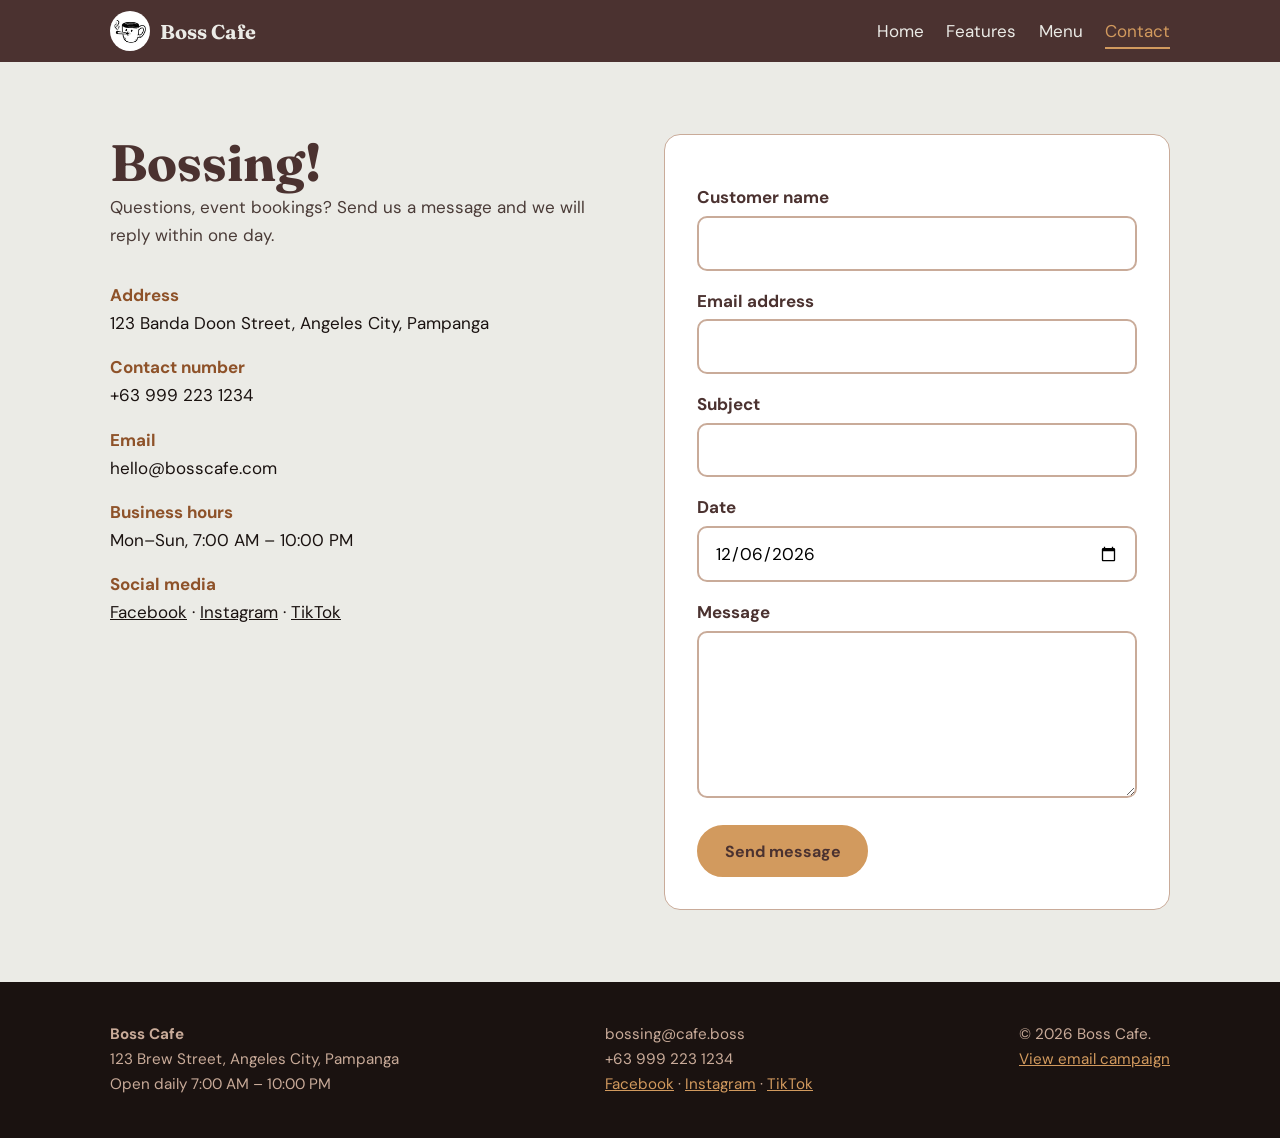
==== cafe-website/contact.html @ 6b231897 "Add files via upload" ====
<!DOCTYPE html>
<html lang="en">

<head>
    <meta charset="UTF-8">
    <meta name="viewport" content="width=device-width,initial-scale=1">
    <title>Contact | Boss Cafe</title>
    <link rel="icon" href="assets/images/logo.png">
    <link rel="preconnect" href="https://fonts.googleapis.com">
    <link rel="preconnect" href="https://fonts.gstatic.com" crossorigin>
    <link href="https://fonts.googleapis.com/css2?family=DM+Sans:wght@400;700&family=Fraunces:wght@600;700&display=swap"
        rel="stylesheet">
    <link rel="stylesheet" href="css/style.css">
</head>

<body data-page="contact">
    <header>
        <div class="nav"><a class="brand" href="index.html"><img src="assets/images/logo.png" alt="">Boss Cafe</a>
            <nav aria-label="Main">
                <ul>
                    <li><a href="index.html">Home</a></li>
                    <li><a href="features.html">Features</a></li>
                    <li><a href="products.html">Menu</a></li>
                    <li><a href="contact.html" class=active aria-current=page>Contact</a></li>
                </ul>
            </nav>
        </div>
    </header>
    <main>

        <section>
            <div class="wrap split" style="align-items:start">
                <div>
                    <h1 style="font-size:clamp(2rem,5vw,3.2rem)">Bossing!</h1>
                    <p class="lead" style="margin-bottom:2rem">Questions, event bookings? Send us a message and
                        we will reply within one day.</p>
                    <ul class="info" style="padding:0">
                        <li><b>Address</b>123 Banda Doon Street, Angeles City, Pampanga</li>
                        <li><b>Contact number</b>+63 999 223 1234</li>
                        <li><b>Email</b>hello@bosscafe.com</li>
                        <li><b>Business hours</b>Mon–Sun, 7:00 AM – 10:00 PM</li>
                        <li><b>Social media</b><a href="#">Facebook</a> · <a href="#">Instagram</a> · <a
                                href="#">TikTok</a></li>
                    </ul>
                </div>
                <form class="form" id="contactForm">
                    <label for="name">Customer name</label><input id="name" required>
                    <label for="email">Email address</label><input id="email" type="email" required>
                    <label for="subject">Subject</label><input id="subject" required>
                    <label for="date">Date</label><input id="date" type="date">
                    <label for="message">Message</label><textarea id="message" rows="5" required></textarea>
                    <p style="margin-top:1.2rem"><button class="btn" type="submit">Send message</button></p>
                    <div class="msg" id="msg" role="status"></div>
                </form>
            </div>
        </section>
    </main>
    <footer>
        <div class="wrap">
            <div><b>Boss Cafe</b><br>123 Brew Street, Angeles City, Pampanga<br>Open daily 7:00 AM – 10:00 PM</div>
            <div>bossing@cafe.boss<br>+63 999 223 1234<br><a href="#">Facebook</a> · <a href="#">Instagram</a> · <a
                    href="#">TikTok</a></div>
            <div>© 2026 Boss Cafe.<br><a href="email-mockup.html">View email campaign</a></div>
        </div>
    </footer>
    <script src="js/main.js"></script>
</body>

</html>
---- cafe-website/css/style.css ----
:root {
    --dark: #4b3230;
    --tan: #c9ab99;
    --brown: #8e5229;
    --caramel: #d29a5e;
    --cream: #ebebe6;
    --white: #fff;
    --black: #1a1210;
    --serif: 'Fraunces', Georgia, serif;
    --sans: 'DM Sans', system-ui, sans-serif
}

* {
    box-sizing: border-box;
    margin: 0
}

html {
    scroll-behavior: smooth
}

body {
    font: 17px/1.65 var(--sans);
    background: var(--cream);
    color: var(--black)
}

img {
    max-width: 100%
}

a {
    color: inherit
}

h1,
h2,
h3 {
    font-family: var(--serif);
    line-height: 1.15;
    color: var(--dark)
}

h1 {
    font-size: clamp(2.4rem, 6vw, 4.4rem)
}

h2 {
    font-size: clamp(1.7rem, 3.5vw, 2.5rem);
    margin-bottom: .5rem
}

h3 {
    font-size: 1.25rem
}

.wrap {
    max-width: 1100px;
    margin: auto;
    padding: 0 1.25rem
}

section {
    padding: 4.5rem 0
}

.lead {
    max-width: 60ch;
    color: #4a3b37
}

:focus-visible {
    outline: 3px solid var(--caramel);
    outline-offset: 3px
}

/* header */
header {
    background: var(--dark);
    position: sticky;
    top: 0;
    z-index: 10
}

.nav {
    display: flex;
    align-items: center;
    justify-content: space-between;
    gap: 1rem;
    padding: .7rem 1.25rem;
    max-width: 1100px;
    margin: auto;
    flex-wrap: wrap
}

.brand {
    display: flex;
    align-items: center;
    gap: .6rem;
    text-decoration: none;
    color: var(--cream);
    font: 700 1.25rem var(--serif)
}

.brand img {
    width: 40px;
    height: 40px
}

nav ul {
    display: flex;
    gap: 1.4rem;
    list-style: none;
    padding: 0;
    flex-wrap: wrap
}

nav a {
    color: var(--cream);
    text-decoration: none;
    padding: .3rem 0;
    border-bottom: 2px solid transparent
}

nav a:hover,
nav a.active {
    border-color: var(--caramel);
    color: var(--caramel)
}

/* buttons */
.btn {
    display: inline-block;
    background: var(--caramel);
    color: var(--dark);
    font-weight: 700;
    padding: .85rem 1.6rem;
    border-radius: 999px;
    text-decoration: none;
    border: 2px solid var(--caramel);
    cursor: pointer;
    font-size: 1rem;
    font-family: var(--sans);
    transition: background .2s, color .2s
}

.btn:hover {
    background: var(--dark);
    color: var(--cream);
    border-color: var(--cream)
}

.btn.ghost {
    background: transparent;
    color: var(--cream);
    border-color: var(--tan)
}

.btn.ghost:hover {
    background: var(--cream);
    color: var(--dark)
}

.btn.small {
    padding: .5rem 1.1rem;
    font-size: .9rem
}

/* hero */
.hero {
    background: var(--dark);
    color: var(--cream);
    padding: 5rem 0
}

.hero h1 {
    color: var(--cream)
}

.hero .grid {
    display: grid;
    grid-template-columns: 1.2fr 1fr;
    gap: 3rem;
    align-items: center
}

.hero p {
    color: var(--tan);
    margin: 1.2rem 0 2rem;
    max-width: 46ch;
    font-size: 1.15rem
}

.hero .btns {
    display: flex;
    gap: 1rem;
    flex-wrap: wrap
}

.cup {
    aspect-ratio: 1;
    border-radius: 50%;
    background: radial-gradient(circle at 50% 45%, var(--brown) 0 38%, var(--caramel) 38% 41%, var(--dark) 41% 48%, var(--tan) 48% 50%, transparent 50%);
    display: grid;
    place-items: center;
    font-size: 7rem;
    border: 3px dashed var(--brown);
    animation: spin-in 1.2s ease-out
}

.cup span {
    filter: drop-shadow(0 6px 0 rgba(0, 0, 0, .25))
}

@keyframes spin-in {
    from {
        transform: rotate(-40deg) scale(.8);
        opacity: 0
    }
}

/* cards */
.cards {
    display: grid;
    grid-template-columns: repeat(auto-fill, minmax(240px, 1fr));
    gap: 1.5rem;
    margin-top: 2rem
}

.card {
    background: var(--white);
    border-radius: 14px;
    overflow: hidden;
    display: flex;
    flex-direction: column;
    border: 1px solid var(--tan)
}

.card .pic {
    position: relative;
    aspect-ratio: 4/3;
    overflow: hidden;
    background: var(--tan);
    display: grid;
    place-items: center;
    font-size: 4rem
}

.card .pic img {
    position: absolute;
    inset: 0;
    width: 100%;
    height: 100%;
    max-width: none;
    display: block;
    object-fit: cover;
    object-position: center
}

.card .body {
    padding: 1.1rem;
    display: flex;
    flex-direction: column;
    gap: .5rem;
    flex: 1
}

.card .body p {
    font-size: .95rem;
    color: #4a3b37;
    flex: 1
}

.meta {
    display: flex;
    justify-content: space-between;
    align-items: center;
    font-size: .9rem
}

.price {
    font: 700 1.2rem var(--serif);
    color: var(--brown)
}

.tag {
    background: var(--cream);
    color: var(--brown);
    border-radius: 999px;
    padding: .1rem .7rem;
    font-size: .8rem;
    font-weight: 700
}

.tag.Limited {
    background: var(--caramel);
    color: var(--dark)
}

.tag.Sold {
    background: var(--dark);
    color: var(--cream)
}

/* about / split */
.split {
    display: grid;
    grid-template-columns: 1fr 1fr;
    gap: 3rem;
    align-items: center
}

.panel {
    background: var(--tan);
    border-radius: 18px;
    min-height: 280px;
    overflow: hidden
}

.panel img {
    width: 100%;
    height: 100%;
    min-height: 280px;
    object-fit: cover;
    display: block
}

.stats {
    display: flex;
    gap: 2rem;
    margin-top: 1.5rem;
    flex-wrap: wrap
}

.stats b {
    display: block;
    font: 700 2rem var(--serif);
    color: var(--brown)
}

/* promo */
.promo {
    background: var(--brown);
    color: var(--cream);
    border-radius: 20px;
    padding: 3rem;
    display: flex;
    justify-content: space-between;
    align-items: center;
    gap: 2rem;
    flex-wrap: wrap
}

.promo h2 {
    color: var(--cream)
}

.promo p {
    color: var(--cream);
    opacity: .9
}

.dark-sec {
    background: var(--dark);
    color: var(--cream)
}

.dark-sec h2 {
    color: var(--cream)
}

.video {
    aspect-ratio: 9/16;
    max-width: 360px;
    margin-left: auto;
    margin-right: auto;
    margin-top: 2rem;
    border-radius: 16px;
    overflow: hidden;
    background: var(--black);
    margin-top: 2rem
}

.video iframe {
    width: 100%;
    height: 100%;
    border: 0
}

/* feature rows */
.feature {
    display: grid;
    grid-template-columns: 1fr 1fr;
    gap: 3rem;
    align-items: center;
    margin-bottom: 4rem
}

.feature:nth-child(even) .panel {
    order: 2
}

.mini {
    display: grid;
    grid-template-columns: repeat(auto-fit, minmax(200px, 1fr));
    gap: 1.2rem;
    margin-top: 2rem
}

.mini div {
    background: var(--white);
    border: 1px solid var(--tan);
    border-radius: 14px;
    padding: 1.2rem
}

.mini .ico {
    display: block;
    margin-bottom: .4rem
}

/* toolbar, table, form */
.toolbar {
    display: flex;
    gap: .8rem;
    flex-wrap: wrap;
    margin-top: 1.5rem
}

input,
select,
textarea {
    font: inherit;
    padding: .7rem 1rem;
    border: 2px solid var(--tan);
    border-radius: 10px;
    background: var(--white);
    width: 100%
}

.toolbar input {
    flex: 1;
    min-width: 200px;
    width: auto
}

.toolbar select {
    width: auto
}

label {
    font-weight: 700;
    display: block;
    margin: 1rem 0 .3rem;
    color: var(--dark)
}

.form {
    background: var(--white);
    border-radius: 16px;
    padding: 2rem;
    border: 1px solid var(--tan)
}

.info li {
    list-style: none;
    margin-bottom: 1rem
}

.info b {
    display: block;
    color: var(--brown)
}

.msg {
    margin-top: 1rem;
    padding: 1rem;
    border-radius: 10px;
    background: var(--dark);
    color: var(--cream);
    display: none
}

.tablewrap {
    overflow-x: auto;
    margin-top: 1.5rem
}

table {
    width: 100%;
    border-collapse: collapse;
    background: var(--white);
    border-radius: 12px;
    overflow: hidden
}

th {
    background: var(--dark);
    color: var(--cream);
    text-align: left
}

th,
td {
    padding: .8rem 1rem;
    border-bottom: 1px solid var(--cream)
}

.quote {
    background: var(--white);
    border-left: 5px solid var(--caramel);
    padding: 1.2rem;
    border-radius: 10px
}

.quote small {
    color: var(--brown);
    font-weight: 700
}

footer {
    background: var(--black);
    color: var(--tan);
    padding: 2.5rem 0;
    font-size: .95rem
}

footer .wrap {
    display: flex;
    justify-content: space-between;
    gap: 1.5rem;
    flex-wrap: wrap
}

footer a {
    color: var(--caramel)
}

@media(max-width:800px) {

    .hero .grid,
    .split,
    .feature {
        grid-template-columns: 1fr
    }

    .cup {
        max-width: 280px;
        margin: auto
    }

    .feature:nth-child(even) .panel {
        order: 0
    }

    .promo {
        padding: 2rem
    }
}

@media(prefers-reduced-motion:reduce) {
    * {
        animation: none !important;
        scroll-behavior: auto
    }
}

/* Boss Cafe logo + banner */
.brand img {
    background: var(--white);
    border-radius: 50%;
    padding: 3px;
    object-fit: contain
}

.banner {
    width: 100%;
    max-width: 380px;
    justify-self: center;
    border-radius: 18px;
}

.pick-grid {
    display: grid;
    grid-template-columns: repeat(3, 1fr);
    gap: 1.5rem;
    margin-top: 1.5rem
}

.pick-card {
    background: #fff;
    border-radius: 16px;
    overflow: hidden;
    box-shadow: 0 6px 20px rgba(0, 0, 0, .08);
    display: flex;
    flex-direction: column;
    transition: transform .2s, box-shadow .2s
}

.pick-card:hover {
    transform: translateY(-4px);
    box-shadow: 0 12px 28px rgba(0, 0, 0, .12)
}

.pick-card img {
    width: 100%;
    aspect-ratio: 4/3;
    object-fit: cover;
    display: block;
    background: #e8e3d9
}

.pick-body {
    padding: 1.25rem 1.25rem 1.5rem;
    display: flex;
    flex-direction: column;
    gap: .5rem
}

.pick-body h3 {
    margin: 0;
    font-family: 'Fraunces', serif
}

.pick-body p {
    margin: 0;
    opacity: .8
}

@media (max-width:900px) {
    .pick-grid {
        grid-template-columns: repeat(2, 1fr)
    }
}

@media (max-width:600px) {
    .pick-grid {
        grid-template-columns: 1fr
    }
}
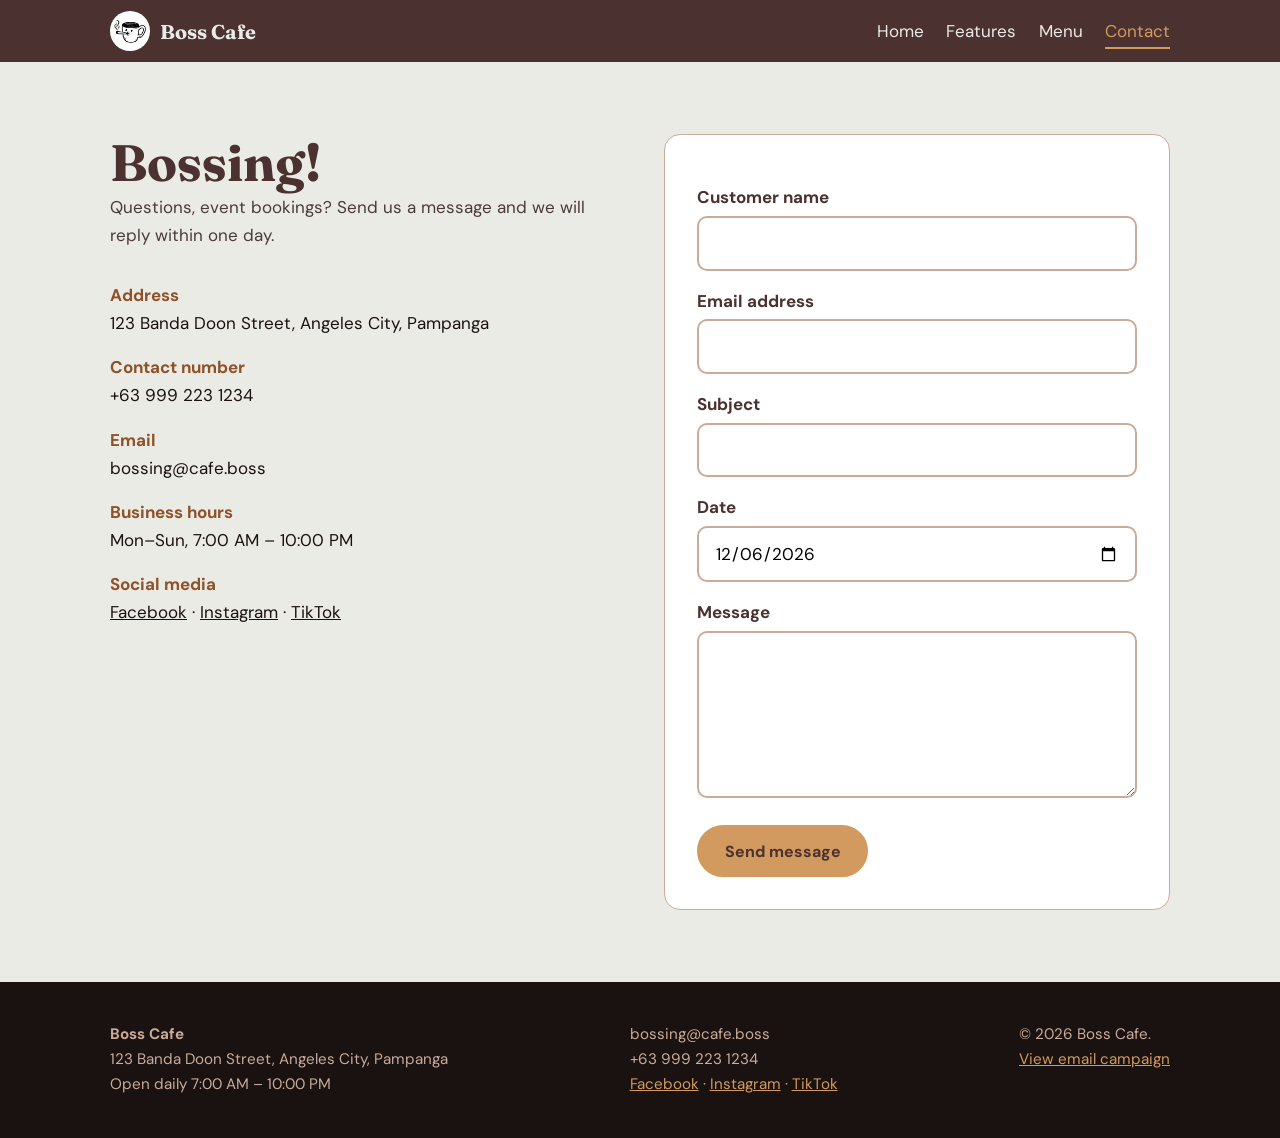
==== commit 6d55f125: "Add files via upload" ====
--- a/cafe-website/contact.html
+++ b/cafe-website/contact.html
@@ -37,7 +37,7 @@
                     <ul class="info" style="padding:0">
                         <li><b>Address</b>123 Banda Doon Street, Angeles City, Pampanga</li>
                         <li><b>Contact number</b>+63 999 223 1234</li>
-                        <li><b>Email</b>hello@bosscafe.com</li>
+                        <li><b>Email</b>bossing@cafe.boss</li>
                         <li><b>Business hours</b>Mon–Sun, 7:00 AM – 10:00 PM</li>
                         <li><b>Social media</b><a href="#">Facebook</a> · <a href="#">Instagram</a> · <a
                                 href="#">TikTok</a></li>
@@ -57,7 +57,7 @@
     </main>
     <footer>
         <div class="wrap">
-            <div><b>Boss Cafe</b><br>123 Brew Street, Angeles City, Pampanga<br>Open daily 7:00 AM – 10:00 PM</div>
+            <div><b>Boss Cafe</b><br>123 Banda Doon Street, Angeles City, Pampanga<br>Open daily 7:00 AM – 10:00 PM</div>
             <div>bossing@cafe.boss<br>+63 999 223 1234<br><a href="#">Facebook</a> · <a href="#">Instagram</a> · <a
                     href="#">TikTok</a></div>
             <div>© 2026 Boss Cafe.<br><a href="email-mockup.html">View email campaign</a></div>
